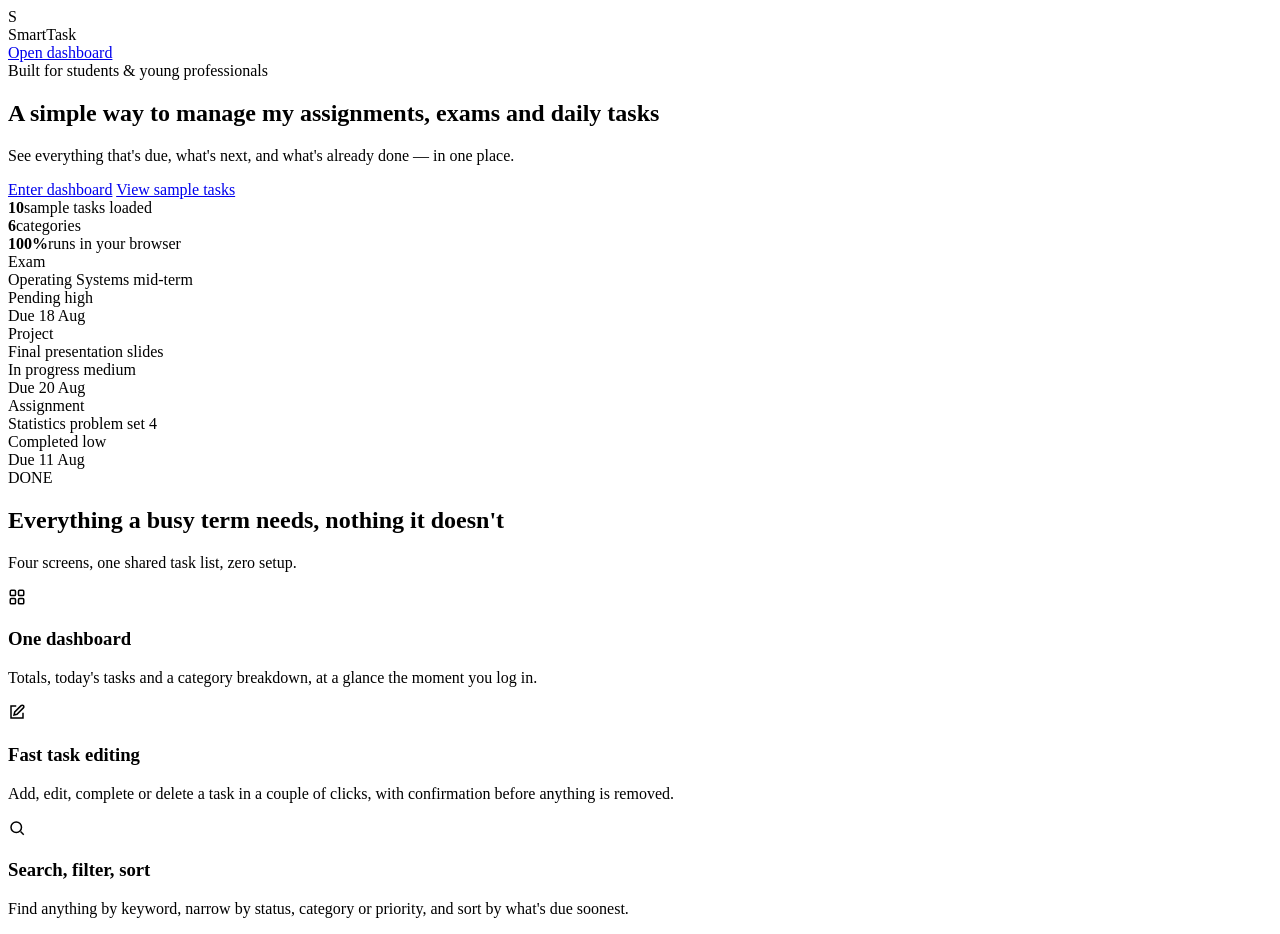
==== index.html @ d3b3a26a "Add files via upload" ====
<!DOCTYPE html>
<html lang="en">
<head>
<meta charset="UTF-8">
<meta name="viewport" content="width=device-width, initial-scale=1.0">
<title>SmartTask — Student Task &amp; Productivity Dashboard</title>
<link rel="stylesheet" href="css/style.css">
</head>
<body data-page="landing">
<script>
  // apply saved theme before paint
  try { var p = JSON.parse(localStorage.getItem('smarttask_profile_v1')); if (p && p.theme) document.documentElement.setAttribute('data-theme', p.theme); } catch(e){}
</script>

<div class="container">
  <nav class="landing-nav">
    <div class="brand">
      <div class="brand-mark">S</div>
      <span class="brand-name">SmartTask</span>
    </div>
    <a href="dashboard.html" class="btn btn-primary btn-sm">Open dashboard</a>
  </nav>

  <section class="hero">
    <div>
      <div class="hero-eyebrow">Built for students &amp; young professionals</div>
      <h1>A simple way to manage my assignments, exams and daily tasks</h1>
      <p class="lede">See everything that's due, what's next, and what's already done — in one place.</p>
      <div class="hero-cta">
        <a href="dashboard.html" class="btn btn-primary">Enter dashboard</a>
        <a href="tasks.html" class="btn btn-ghost">View sample tasks</a>
      </div>
      <div class="hero-stats">
        <div><strong>10</strong><span>sample tasks loaded</span></div>
        <div><strong>6</strong><span>categories</span></div>
        <div><strong>100%</strong><span>runs in your browser</span></div>
      </div>
    </div>
    <div class="hero-visual" aria-hidden="true">
      <div class="stub-card">
        <div class="stub-main">
          <div class="stub-cat">Exam</div>
          <div class="stub-title">Operating Systems mid-term</div>
          <div class="stub-meta">
            <span class="badge badge-pending">Pending</span>
            <span class="badge badge-high">high</span>
          </div>
        </div>
        <div class="stub-side perforation">
          <span class="due-label">Due</span>
          <span class="due-day">18</span>
          <span class="due-month">Aug</span>
        </div>
      </div>
      <div class="stub-card">
        <div class="stub-main">
          <div class="stub-cat">Project</div>
          <div class="stub-title">Final presentation slides</div>
          <div class="stub-meta">
            <span class="badge badge-progress">In progress</span>
            <span class="badge badge-medium">medium</span>
          </div>
        </div>
        <div class="stub-side perforation">
          <span class="due-label">Due</span>
          <span class="due-day">20</span>
          <span class="due-month">Aug</span>
        </div>
      </div>
      <div class="stub-card">
        <div class="stub-main">
          <div class="stub-cat">Assignment</div>
          <div class="stub-title">Statistics problem set 4</div>
          <div class="stub-meta">
            <span class="badge badge-completed">Completed</span>
            <span class="badge badge-low">low</span>
          </div>
        </div>
        <div class="stub-side perforation">
          <span class="due-label">Due</span>
          <span class="due-day">11</span>
          <span class="due-month">Aug</span>
        </div>
        <span class="stamp">DONE</span>
      </div>
    </div>
  </section>

  <section class="features">
    <div class="section-head">
      <h2>Everything a busy term needs, nothing it doesn't</h2>
      <p class="muted">Four screens, one shared task list, zero setup.</p>
    </div>
    <div class="feature-grid">
      <div class="feature-card">
        <div class="ficon"><svg width="18" height="18" viewBox="0 0 24 24" fill="none" stroke="currentColor" stroke-width="2"><rect x="3" y="3" width="7" height="7" rx="1.5"/><rect x="14" y="3" width="7" height="7" rx="1.5"/><rect x="3" y="14" width="7" height="7" rx="1.5"/><rect x="14" y="14" width="7" height="7" rx="1.5"/></svg></div>
        <h3>One dashboard</h3>
        <p>Totals, today's tasks and a category breakdown, at a glance the moment you log in.</p>
      </div>
      <div class="feature-card">
        <div class="ficon"><svg width="18" height="18" viewBox="0 0 24 24" fill="none" stroke="currentColor" stroke-width="2"><path d="M11 4H4v16h16v-7"/><path d="M17.5 3.5a2.1 2.1 0 0 1 3 3L12 15l-4 1 1-4Z"/></svg></div>
        <h3>Fast task editing</h3>
        <p>Add, edit, complete or delete a task in a couple of clicks, with confirmation before anything is removed.</p>
      </div>
      <div class="feature-card">
        <div class="ficon"><svg width="18" height="18" viewBox="0 0 24 24" fill="none" stroke="currentColor" stroke-width="2"><circle cx="11" cy="11" r="7"/><path d="m21 21-4.3-4.3"/></svg></div>
        <h3>Search, filter, sort</h3>
        <p>Find anything by keyword, narrow by status, category or priority, and sort by what's due soonest.</p>
      </div>
    </div>
  </section>
  </div>
  </body>
  </html>
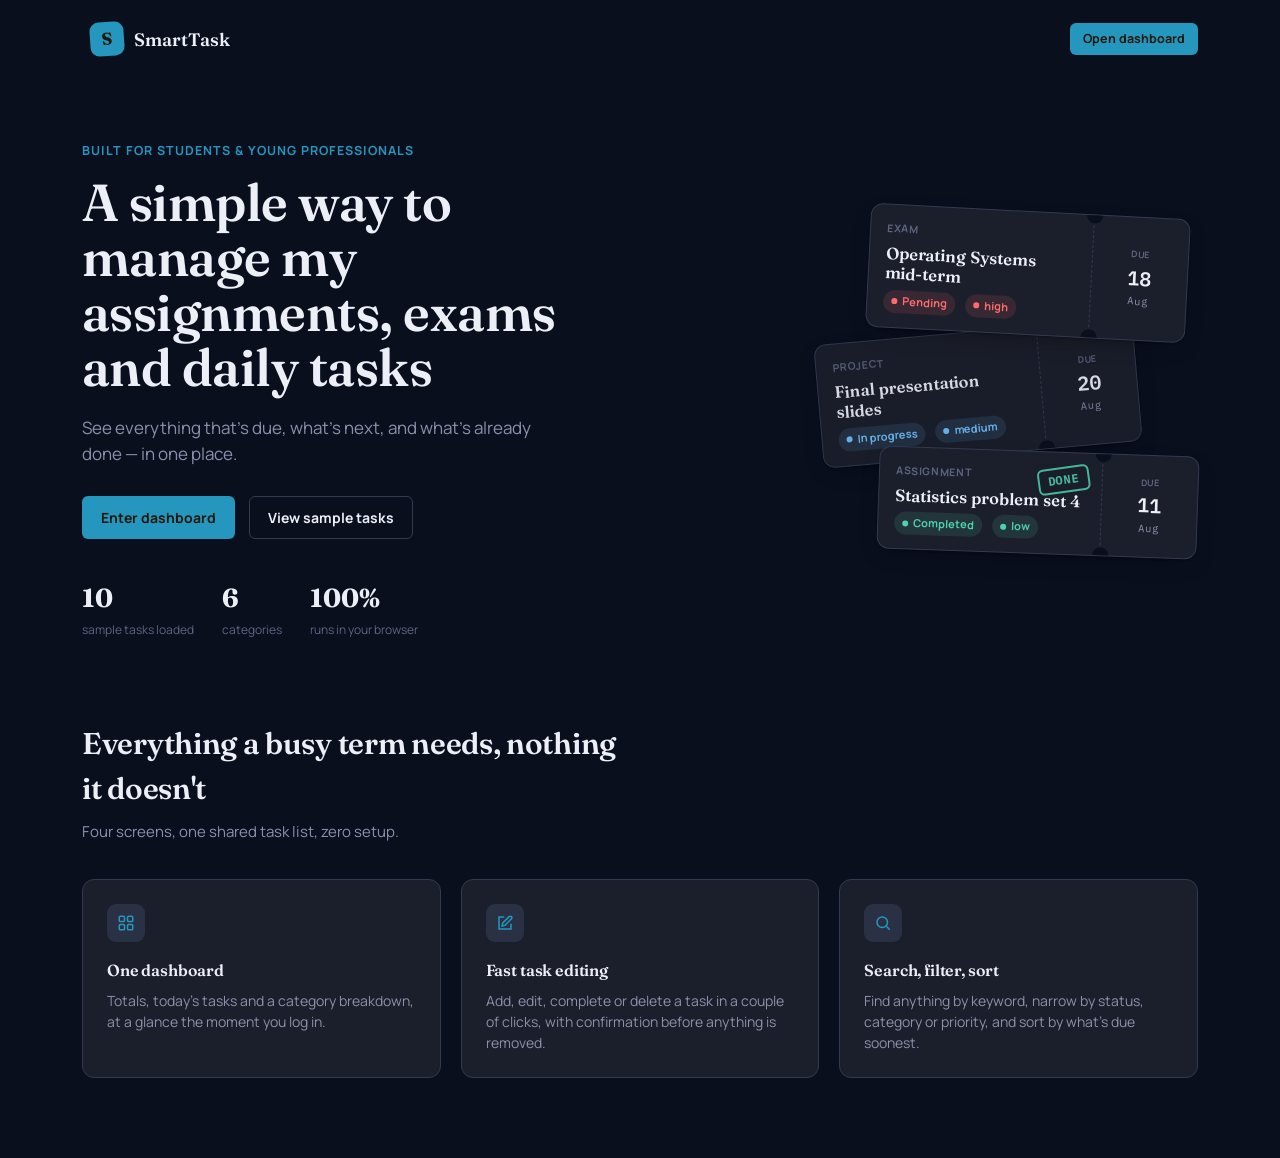
==== commit 67878370: "Fix stylesheet link in index.html" ====
--- a/index.html
+++ b/index.html
@@ -4,7 +4,7 @@
 <meta charset="UTF-8">
 <meta name="viewport" content="width=device-width, initial-scale=1.0">
 <title>SmartTask — Student Task &amp; Productivity Dashboard</title>
-<link rel="stylesheet" href="css/style.css">
+<link rel="stylesheet" href="style.css">
 </head>
 <body data-page="landing">
 <script>
--- a/style.css
+++ b/style.css
@@ -0,0 +1,446 @@
+/* ==========================================================================
+   SmartTask — Design System
+   Signature element: the "stub" task card — a library due-date ticket,
+   torn/perforated between the task's details and its due-date stub.
+   ========================================================================== */
+
+@import url('https://fonts.googleapis.com/css2?family=Fraunces:opsz,wght@9..144,500;9..144,600;9..144,700&family=Manrope:wght@400;500;600;700;800&family=IBM+Plex+Mono:wght@400;500;600&display=swap');
+
+:root {
+  /* Color */
+  --ink: #0a0f1e;   /* deep navy-black */
+  --surface: #1b1f2b;
+  --surface-2: #232838;
+  --surface-3: #2b3145;
+  --border: #323a52;
+  --text: #edeff7;
+  --text-muted: #8b91ac;
+  --text-faint: #5d6480;
+
+  --accent: #2596be;         /* teal blue */
+  --accent-ink: #23180a;
+  --mint: #4fd1ae;           /* completed / low priority */
+  --sky: #6ec1ff;            /* in progress / medium priority */
+  --coral: #ff6b6b;          /* overdue / high priority */
+
+  --radius-s: 6px;
+  --radius-m: 12px;
+  --radius-l: 18px;
+
+  --shadow-card: 0 1px 2px rgba(0,0,0,0.3), 0 8px 24px -12px rgba(0,0,0,0.5);
+  --shadow-pop: 0 12px 40px -8px rgba(0,0,0,0.55);
+
+  --font-display: 'Fraunces', Georgia, serif;
+  --font-body: 'Manrope', -apple-system, BlinkMacSystemFont, 'Segoe UI', sans-serif;
+  --font-mono: 'IBM Plex Mono', 'Courier New', monospace;
+
+  --nav-w: 232px;
+  --topbar-h: 68px;
+
+  color-scheme: dark;
+}
+
+/* ---- Light theme override ---- */
+[data-theme="light"] {
+  --ink: #f7f5ef;
+  --surface: #ffffff;
+  --surface-2: #f1efe6;
+  --surface-3: #e8e4d6;
+  --border: #ddd8c8;
+  --text: #201d17;
+  --text-muted: #6b6656;
+  --text-faint: #a29c88;
+  --accent: #24bf31;
+  --accent-ink: #23180a;
+  --shadow-card: 0 1px 2px rgba(30,25,10,0.06), 0 8px 24px -14px rgba(30,25,10,0.25);
+  --shadow-pop: 0 12px 40px -10px rgba(30,25,10,0.3);
+  color-scheme: light;
+}
+
+* { box-sizing: border-box; }
+html, body { height: 100%; }
+body {
+  margin: 0;
+  background: var(--ink);
+  color: var(--text);
+  font-family: var(--font-body);
+  font-size: 15px;
+  line-height: 1.5;
+  -webkit-font-smoothing: antialiased;
+  transition: background .25s ease, color .25s ease;
+}
+h1, h2, h3, .display {
+  font-family: var(--font-display);
+  font-weight: 600;
+  letter-spacing: -0.01em;
+  margin: 0;
+}
+p { margin: 0; }
+a { color: inherit; text-decoration: none; }
+ul { list-style: none; margin: 0; padding: 0; }
+button { font-family: inherit; cursor: pointer; }
+input, select, textarea { font-family: inherit; }
+svg { display: block; }
+
+@media (prefers-reduced-motion: reduce) {
+  *, *::before, *::after { animation-duration: 0.001ms !important; transition-duration: 0.001ms !important; }
+}
+
+::selection { background: var(--accent); color: var(--accent-ink); }
+
+:focus-visible {
+  outline: 2px solid var(--accent);
+  outline-offset: 2px;
+  border-radius: 4px;
+}
+
+.mono { font-family: var(--font-mono); }
+.muted { color: var(--text-muted); }
+.container { max-width: 1180px; margin: 0 auto; padding: 0 32px; }
+
+/* ==========================================================================
+   Buttons
+   ========================================================================== */
+.btn {
+  display: inline-flex; align-items: center; justify-content: center; gap: 8px;
+  border: 1px solid transparent;
+  border-radius: var(--radius-s);
+  padding: 10px 18px;
+  font-size: 14px; font-weight: 700;
+  transition: transform .12s ease, background .15s ease, border-color .15s ease, opacity .15s ease;
+}
+.btn:active { transform: translateY(1px); }
+.btn-primary { background: var(--accent); color: var(--accent-ink); }
+.btn-primary:hover { background: #ffd67a; }
+.btn-ghost { background: transparent; color: var(--text); border-color: var(--border); }
+.btn-ghost:hover { border-color: var(--accent); color: var(--accent); }
+.btn-danger { background: transparent; color: var(--coral); border-color: rgba(255,107,107,0.4); }
+.btn-danger:hover { background: rgba(255,107,107,0.12); }
+.btn-sm { padding: 6px 12px; font-size: 12.5px; }
+.btn-icon { width: 36px; height: 36px; padding: 0; border-radius: var(--radius-s); background: var(--surface-2); border: 1px solid var(--border); color: var(--text-muted); }
+.btn-icon:hover { color: var(--text); border-color: var(--accent); }
+.btn[disabled] { opacity: .45; cursor: not-allowed; }
+.btn svg { width: 16px; height: 16px; }
+
+/* ==========================================================================
+   App Shell — sidebar + topbar
+   ========================================================================== */
+.app-shell { display: flex; min-height: 100vh; }
+
+.sidebar {
+  width: var(--nav-w);
+  flex-shrink: 0;
+  background: var(--surface);
+  border-right: 1px solid var(--border);
+  padding: 24px 16px;
+  display: flex; flex-direction: column; gap: 28px;
+  position: sticky; top: 0; height: 100vh;
+}
+.brand { display: flex; align-items: center; gap: 10px; padding: 0 8px; }
+.brand-mark {
+  width: 34px; height: 34px; border-radius: 9px;
+  background: var(--accent); color: var(--accent-ink);
+  display: flex; align-items: center; justify-content: center;
+  font-family: var(--font-display); font-weight: 700; font-size: 17px;
+  transform: rotate(-4deg);
+}
+.brand-name { font-family: var(--font-display); font-weight: 600; font-size: 18px; }
+
+.nav-list { display: flex; flex-direction: column; gap: 2px; flex: 1; }
+.nav-link {
+  display: flex; align-items: center; gap: 12px;
+  padding: 10px 12px; border-radius: var(--radius-s);
+  color: var(--text-muted); font-weight: 600; font-size: 14px;
+  border-left: 2px solid transparent;
+}
+.nav-link svg { width: 18px; height: 18px; flex-shrink: 0; }
+.nav-link:hover { color: var(--text); background: var(--surface-2); }
+.nav-link.active { color: var(--accent); background: var(--surface-2); border-left-color: var(--accent); }
+
+.sidebar-foot { display: flex; flex-direction: column; gap: 10px; }
+.theme-toggle {
+  display: flex; align-items: center; justify-content: space-between;
+  padding: 8px 12px; border-radius: var(--radius-s); background: var(--surface-2);
+  border: 1px solid var(--border); font-size: 12.5px; font-weight: 600; color: var(--text-muted);
+}
+.switch { width: 36px; height: 20px; border-radius: 20px; background: var(--surface-3); position: relative; border: 1px solid var(--border); flex-shrink: 0; }
+.switch::after { content: ''; position: absolute; width: 14px; height: 14px; border-radius: 50%; background: var(--text-muted); top: 2px; left: 2px; transition: all .2s ease; }
+[data-theme="light"] .switch::after { transform: translateX(16px); background: var(--accent); }
+
+.main-col { flex: 1; min-width: 0; display: flex; flex-direction: column; }
+.topbar {
+  height: var(--topbar-h); display: flex; align-items: center; justify-content: space-between;
+  padding: 0 32px; border-bottom: 1px solid var(--border); position: sticky; top: 0;
+  background: rgba(18,20,28,0.85); backdrop-filter: blur(8px); z-index: 20;
+}
+[data-theme="light"] .topbar { background: rgba(247,245,239,0.85); }
+.topbar h1 { font-size: 21px; }
+.topbar .eyebrow { font-size: 12px; color: var(--text-faint); font-weight: 700; letter-spacing: .07em; text-transform: uppercase; margin-bottom: 2px; }
+.page-body { padding: 32px; flex: 1; }
+
+.menu-btn { display: none; }
+
+/* mobile bottom nav */
+.bottom-nav { display: none; }
+
+@media (max-width: 900px) {
+  .sidebar { position: fixed; left: 0; top: 0; z-index: 40; transform: translateX(-100%); transition: transform .25s ease; box-shadow: var(--shadow-pop); }
+  .sidebar.open { transform: translateX(0); }
+  .menu-btn { display: inline-flex; }
+  .page-body { padding: 20px; }
+  .topbar { padding: 0 16px; }
+  .container { padding: 0 20px; }
+  .bottom-nav {
+    display: flex; position: sticky; bottom: 0; z-index: 20;
+    background: var(--surface); border-top: 1px solid var(--border);
+    padding: 8px 6px calc(8px + env(safe-area-inset-bottom));
+  }
+  .bottom-nav a {
+    flex: 1; display: flex; flex-direction: column; align-items: center; gap: 4px;
+    color: var(--text-faint); font-size: 10.5px; font-weight: 700; padding: 6px 0; border-radius: var(--radius-s);
+  }
+  .bottom-nav a svg { width: 19px; height: 19px; }
+  .bottom-nav a.active { color: var(--accent); }
+}
+
+.scrim { display: none; position: fixed; inset: 0; background: rgba(0,0,0,0.5); z-index: 30; }
+.scrim.open { display: block; }
+
+/* ==========================================================================
+   Landing page
+   ========================================================================== */
+.landing-nav {
+  display: flex; align-items: center; justify-content: space-between;
+  padding: 22px 0;
+}
+.hero { padding: 64px 0 40px; display: grid; grid-template-columns: 1.05fr 0.95fr; gap: 56px; align-items: center; }
+.hero-eyebrow { font-size: 12.5px; font-weight: 700; letter-spacing: .08em; text-transform: uppercase; color: var(--accent); margin-bottom: 14px; }
+.hero h1 { font-size: 52px; line-height: 1.06; margin-bottom: 20px; }
+.hero h1 em { font-style: normal; color: var(--accent); }
+.hero p.lede { font-size: 17px; color: var(--text-muted); max-width: 46ch; margin-bottom: 30px; }
+.hero-cta { display: flex; gap: 14px; align-items: center; }
+.hero-stats { display: flex; gap: 28px; margin-top: 40px; }
+.hero-stats div { }
+.hero-stats strong { display: block; font-family: var(--font-display); font-size: 26px; }
+.hero-stats span { font-size: 12px; color: var(--text-faint); }
+
+/* stub-card used decoratively in hero */
+.hero-visual { position: relative; height: 380px; }
+.hero-visual .stub-card { position: absolute; width: 320px; }
+.hero-visual .stub-card:nth-child(1) { top: 10px; right: 10px; transform: rotate(3deg); z-index: 2; }
+.hero-visual .stub-card:nth-child(2) { top: 130px; right: 60px; transform: rotate(-5deg); z-index: 1; opacity: .9; }
+.hero-visual .stub-card:nth-child(3) { top: 250px; right: 0; transform: rotate(2deg); z-index: 3; }
+
+.features { padding: 40px 0 80px; }
+.section-head { max-width: 60ch; margin-bottom: 36px; }
+.section-head h2 { font-size: 30px; margin-bottom: 10px; }
+.feature-grid { display: grid; grid-template-columns: repeat(3, 1fr); gap: 20px; }
+.feature-card { background: var(--surface); border: 1px solid var(--border); border-radius: var(--radius-m); padding: 24px; }
+.feature-card .ficon { width: 38px; height: 38px; border-radius: 9px; background: var(--surface-3); display: flex; align-items: center; justify-content: center; margin-bottom: 16px; color: var(--accent); }
+.feature-card h3 { font-size: 16px; margin-bottom: 8px; }
+.feature-card p { color: var(--text-muted); font-size: 14px; }
+
+.landing-foot { border-top: 1px solid var(--border); padding: 24px 0 40px; display: flex; justify-content: space-between; color: var(--text-faint); font-size: 13px; }
+
+@media (max-width: 900px) {
+  .hero { grid-template-columns: 1fr; padding-top: 32px; }
+  .hero h1 { font-size: 36px; }
+  .hero-visual { display: none; }
+  .feature-grid { grid-template-columns: 1fr; }
+}
+
+/* ==========================================================================
+   Stat cards
+   ========================================================================== */
+.stat-grid { display: grid; grid-template-columns: repeat(4, 1fr); gap: 16px; margin-bottom: 28px; }
+.stat-card {
+  background: var(--surface); border: 1px solid var(--border); border-radius: var(--radius-m);
+  padding: 18px 20px; position: relative; overflow: hidden;
+}
+.stat-card .bar { position: absolute; left: 0; top: 0; bottom: 0; width: 4px; }
+.stat-card .num { font-family: var(--font-mono); font-size: 30px; font-weight: 600; }
+.stat-card .label { font-size: 12.5px; color: var(--text-muted); font-weight: 600; margin-top: 4px; }
+.stat-card.total .bar { background: var(--text-faint); }
+.stat-card.pending .bar { background: var(--coral); }
+.stat-card.progress .bar { background: var(--sky); }
+.stat-card.done .bar { background: var(--mint); }
+@media (max-width: 900px) { .stat-grid { grid-template-columns: repeat(2, 1fr); } }
+
+.dash-grid { display: grid; grid-template-columns: 1.5fr 1fr; gap: 20px; align-items: start; }
+@media (max-width: 1050px) { .dash-grid { grid-template-columns: 1fr; } }
+.panel { background: var(--surface); border: 1px solid var(--border); border-radius: var(--radius-m); padding: 22px; }
+.panel-head { display: flex; align-items: center; justify-content: space-between; margin-bottom: 16px; }
+.panel-head h2 { font-size: 15px; }
+
+.bar-chart { display: flex; flex-direction: column; gap: 12px; }
+.bar-row { display: grid; grid-template-columns: 78px 1fr 34px; align-items: center; gap: 10px; font-size: 12.5px; }
+.bar-track { height: 8px; background: var(--surface-3); border-radius: 6px; overflow: hidden; }
+.bar-fill { height: 100%; border-radius: 6px; }
+
+/* ==========================================================================
+   Stub Task Card — signature element
+   ========================================================================== */
+.stub-card {
+  display: grid; grid-template-columns: 1fr 96px;
+  background: var(--surface); border: 1px solid var(--border); border-radius: var(--radius-m);
+  box-shadow: var(--shadow-card);
+  overflow: hidden; position: relative;
+  transition: transform .15s ease, border-color .15s ease;
+}
+.stub-card:hover { border-color: var(--accent); transform: translateY(-2px); }
+.stub-main { padding: 16px 16px 14px; min-width: 0; }
+.stub-cat { font-size: 10.5px; font-weight: 700; letter-spacing: .06em; text-transform: uppercase; color: var(--text-faint); margin-bottom: 6px; }
+.stub-title { font-family: var(--font-display); font-size: 16.5px; font-weight: 600; margin-bottom: 6px; line-height: 1.25; word-break: break-word; }
+.stub-desc { font-size: 12.5px; color: var(--text-muted); line-height: 1.5; display: -webkit-box; -webkit-line-clamp: 2; -webkit-box-orient: vertical; overflow: hidden; margin-bottom: 10px; word-break: break-word; }
+.stub-meta { display: flex; align-items: center; gap: 10px; }
+
+.perforation {
+  position: relative; border-left: 1.5px dashed var(--border);
+}
+.perforation::before, .perforation::after {
+  content: ''; position: absolute; left: -8px; width: 16px; height: 16px; border-radius: 50%; background: var(--ink);
+}
+.perforation::before { top: -8px; }
+.perforation::after { bottom: -8px; }
+
+.stub-side { padding: 14px 10px; display: flex; flex-direction: column; align-items: center; justify-content: center; gap: 6px; text-align: center; }
+.stub-side .due-label { font-size: 9px; letter-spacing: .06em; text-transform: uppercase; color: var(--text-faint); font-weight: 700; }
+.stub-side .due-day { font-family: var(--font-mono); font-size: 20px; font-weight: 600; line-height: 1; }
+.stub-side .due-month { font-family: var(--font-mono); font-size: 10.5px; color: var(--text-muted); }
+.stub-side .flag { width: 22px; height: 22px; border-radius: 50%; display: flex; align-items: center; justify-content: center; margin-top: 2px; }
+
+.badge { display: inline-flex; align-items: center; gap: 5px; font-size: 11px; font-weight: 700; padding: 3px 8px; border-radius: 20px; }
+.badge::before { content: ''; width: 6px; height: 6px; border-radius: 50%; background: currentColor; }
+.badge-pending { color: var(--coral); background: rgba(255,107,107,0.12); }
+.badge-progress { color: var(--sky); background: rgba(110,193,255,0.12); }
+.badge-completed { color: var(--mint); background: rgba(79,209,174,0.12); }
+.badge-low { color: var(--mint); background: rgba(79,209,174,0.12); }
+.badge-medium { color: var(--sky); background: rgba(110,193,255,0.12); }
+.badge-high { color: var(--coral); background: rgba(255,107,107,0.12); }
+
+.stamp {
+  position: absolute; top: 14px; right: 108px; font-family: var(--font-mono); font-weight: 700; font-size: 12px;
+  color: var(--mint); border: 2px solid var(--mint); border-radius: 6px; padding: 2px 8px;
+  transform: rotate(-10deg); opacity: .85; letter-spacing: .08em; pointer-events: none;
+}
+.stub-card.overdue .stub-side .due-day { color: var(--coral); }
+.stub-card.is-completed { opacity: .72; }
+.stub-card.is-completed .stub-title { text-decoration: line-through; text-decoration-color: var(--text-faint); }
+
+.stub-card-actions { position: absolute; top: 10px; right: 10px; display: flex; gap: 6px; opacity: 0; transition: opacity .15s ease; }
+.stub-card:hover .stub-card-actions, .stub-card:focus-within .stub-card-actions { opacity: 1; }
+.stub-card-actions button { width: 26px; height: 26px; border-radius: 6px; border: 1px solid var(--border); background: var(--surface-2); color: var(--text-muted); display: flex; align-items: center; justify-content: center; }
+.stub-card-actions button:hover { color: var(--text); border-color: var(--accent); }
+.stub-card-actions svg { width: 13px; height: 13px; }
+
+/* ==========================================================================
+   Task list / filters
+   ========================================================================== */
+.toolbar { display: flex; flex-wrap: wrap; gap: 10px; align-items: center; margin-bottom: 22px; }
+.search-wrap { position: relative; flex: 1; min-width: 200px; }
+.search-wrap svg { position: absolute; left: 12px; top: 50%; transform: translateY(-50%); width: 16px; height: 16px; color: var(--text-faint); }
+.search-wrap input { width: 100%; padding: 10px 12px 10px 36px; }
+
+input[type="text"], input[type="date"], input[type="search"], select, textarea {
+  background: var(--surface); border: 1px solid var(--border); border-radius: var(--radius-s);
+  color: var(--text); padding: 10px 12px; font-size: 14px; width: 100%;
+}
+select { appearance: none; background-image: url("data:image/svg+xml,%3Csvg xmlns='http://www.w3.org/2000/svg' width='10' height='6'%3E%3Cpath d='M0 0l5 6 5-6z' fill='%238b91ac'/%3E%3C/svg%3E"); background-repeat: no-repeat; background-position: right 12px center; padding-right: 30px; }
+textarea { resize: vertical; min-height: 90px; }
+input:focus, select:focus, textarea:focus { border-color: var(--accent); }
+input.field-error, select.field-error, textarea.field-error { border-color: var(--coral); }
+
+.filter-select { min-width: 140px; }
+.view-toggle { display: flex; border: 1px solid var(--border); border-radius: var(--radius-s); overflow: hidden; }
+.view-toggle button { padding: 9px 12px; background: var(--surface); color: var(--text-muted); border: none; }
+.view-toggle button.active { background: var(--surface-3); color: var(--accent); }
+
+.task-grid { display: grid; grid-template-columns: repeat(auto-fill, minmax(300px, 1fr)); gap: 16px; }
+
+.task-table { width: 100%; border-collapse: collapse; background: var(--surface); border: 1px solid var(--border); border-radius: var(--radius-m); overflow: hidden; }
+.task-table th { text-align: left; font-size: 11.5px; text-transform: uppercase; letter-spacing: .05em; color: var(--text-faint); padding: 12px 16px; border-bottom: 1px solid var(--border); }
+.task-table td { padding: 13px 16px; border-bottom: 1px solid var(--border); font-size: 13.5px; }
+.task-table tr:last-child td { border-bottom: none; }
+.task-table tr:hover { background: var(--surface-2); }
+.task-table .t-title { font-weight: 700; }
+.task-table .row-actions { display: flex; gap: 6px; }
+
+@media (max-width: 700px) { .task-table thead { display: none; } .task-table, .task-table tbody, .task-table tr, .task-table td { display: block; width: 100%; } .task-table tr { border-bottom: 1px solid var(--border); padding: 10px 0; } .task-table td { border: none; padding: 4px 16px; } .task-table td::before { content: attr(data-label); display: inline-block; width: 90px; color: var(--text-faint); font-size: 11px; text-transform: uppercase; } }
+
+.empty-state { text-align: center; padding: 70px 20px; color: var(--text-muted); }
+.empty-state svg { width: 54px; height: 54px; margin: 0 auto 16px; color: var(--text-faint); }
+.empty-state h3 { font-size: 17px; color: var(--text); margin-bottom: 6px; }
+.empty-state p { font-size: 13.5px; max-width: 34ch; margin: 0 auto; }
+
+/* ==========================================================================
+   Forms
+   ========================================================================== */
+.form-card { background: var(--surface); border: 1px solid var(--border); border-radius: var(--radius-m); padding: 28px; max-width: 640px; }
+.form-row { margin-bottom: 18px; }
+.form-row label { display: block; font-size: 12.5px; font-weight: 700; margin-bottom: 6px; color: var(--text-muted); }
+.form-row label .req { color: var(--coral); }
+.form-grid-2 { display: grid; grid-template-columns: 1fr 1fr; gap: 16px; }
+.field-error-msg { font-size: 12px; color: var(--coral); margin-top: 5px; display: none; }
+.field-error-msg.show { display: block; }
+.form-actions { display: flex; gap: 12px; margin-top: 8px; }
+.char-count { font-size: 11px; color: var(--text-faint); text-align: right; margin-top: 4px; }
+@media (max-width: 600px) { .form-grid-2 { grid-template-columns: 1fr; } }
+
+/* ==========================================================================
+   Task detail page
+   ========================================================================== */
+.detail-card { background: var(--surface); border: 1px solid var(--border); border-radius: var(--radius-l); padding: 32px; max-width: 720px; position: relative; overflow: hidden; }
+.detail-card::before { content: ''; position: absolute; left: 0; top: 0; bottom: 0; width: 6px; }
+.detail-card.p-low::before { background: var(--mint); }
+.detail-card.p-medium::before { background: var(--sky); }
+.detail-card.p-high::before { background: var(--coral); }
+.detail-top { display: flex; justify-content: space-between; align-items: flex-start; gap: 20px; margin-bottom: 18px; }
+.detail-title { font-size: 26px; margin-bottom: 8px; }
+.detail-badges { display: flex; gap: 8px; flex-wrap: wrap; margin-bottom: 20px; }
+.detail-desc { color: var(--text-muted); line-height: 1.7; margin-bottom: 24px; white-space: pre-wrap; word-break: break-word; }
+.detail-meta { display: grid; grid-template-columns: repeat(3, 1fr); gap: 18px; padding: 18px 0; border-top: 1px dashed var(--border); border-bottom: 1px dashed var(--border); margin-bottom: 24px; }
+.detail-meta .k { font-size: 11px; text-transform: uppercase; color: var(--text-faint); font-weight: 700; margin-bottom: 4px; }
+.detail-meta .v { font-family: var(--font-mono); font-size: 14px; }
+.detail-actions { display: flex; gap: 12px; flex-wrap: wrap; }
+@media (max-width: 600px) { .detail-meta { grid-template-columns: 1fr 1fr; } }
+
+/* ==========================================================================
+   Profile
+   ========================================================================== */
+.profile-grid { display: grid; grid-template-columns: 260px 1fr; gap: 20px; align-items: start; }
+@media (max-width: 800px) { .profile-grid { grid-template-columns: 1fr; } }
+.avatar { width: 76px; height: 76px; border-radius: 50%; background: var(--accent); color: var(--accent-ink); display: flex; align-items: center; justify-content: center; font-family: var(--font-display); font-size: 28px; font-weight: 700; margin-bottom: 14px; }
+.pref-row { display: flex; align-items: center; justify-content: space-between; padding: 14px 0; border-bottom: 1px solid var(--border); }
+.pref-row:last-child { border-bottom: none; }
+.pref-row .t { font-weight: 700; font-size: 14px; margin-bottom: 3px; }
+.pref-row .d { font-size: 12.5px; color: var(--text-muted); }
+.toggle { width: 42px; height: 24px; border-radius: 20px; background: var(--surface-3); border: 1px solid var(--border); position: relative; flex-shrink: 0; }
+.toggle::after { content: ''; position: absolute; width: 18px; height: 18px; border-radius: 50%; background: var(--text-muted); top: 2px; left: 2px; transition: all .2s ease; }
+.toggle.on { background: rgba(255,200,87,0.2); border-color: var(--accent); }
+.toggle.on::after { transform: translateX(18px); background: var(--accent); }
+
+/* ==========================================================================
+   Modal + Toast
+   ========================================================================== */
+.modal-scrim { position: fixed; inset: 0; background: rgba(0,0,0,0.55); display: none; align-items: center; justify-content: center; z-index: 100; padding: 20px; }
+.modal-scrim.open { display: flex; }
+.modal { background: var(--surface); border: 1px solid var(--border); border-radius: var(--radius-m); padding: 26px; max-width: 380px; width: 100%; box-shadow: var(--shadow-pop); }
+.modal h3 { font-size: 18px; margin-bottom: 10px; }
+.modal p { color: var(--text-muted); font-size: 13.5px; margin-bottom: 22px; }
+.modal-actions { display: flex; justify-content: flex-end; gap: 10px; }
+
+.toast-wrap { position: fixed; bottom: 24px; right: 24px; z-index: 200; display: flex; flex-direction: column; gap: 10px; }
+@media (max-width: 900px) { .toast-wrap { left: 16px; right: 16px; bottom: 84px; } }
+.toast {
+  background: var(--surface-3); border: 1px solid var(--border); border-left: 3px solid var(--mint);
+  border-radius: var(--radius-s); padding: 12px 16px; font-size: 13.5px; font-weight: 600;
+  box-shadow: var(--shadow-pop); animation: toast-in .2s ease;
+  display: flex; align-items: center; gap: 10px;
+}
+.toast.error { border-left-color: var(--coral); }
+@keyframes toast-in { from { opacity: 0; transform: translateY(8px); } to { opacity: 1; transform: translateY(0); } }
+
+/* misc */
+.page-head { margin-bottom: 24px; }
+.skeleton { background: linear-gradient(90deg, var(--surface-2) 25%, var(--surface-3) 37%, var(--surface-2) 63%); background-size: 400% 100%; animation: sk 1.4s ease infinite; border-radius: var(--radius-m); }
+@keyframes sk { 0% { background-position: 100% 50%; } 100% { background-position: 0 50%; } }
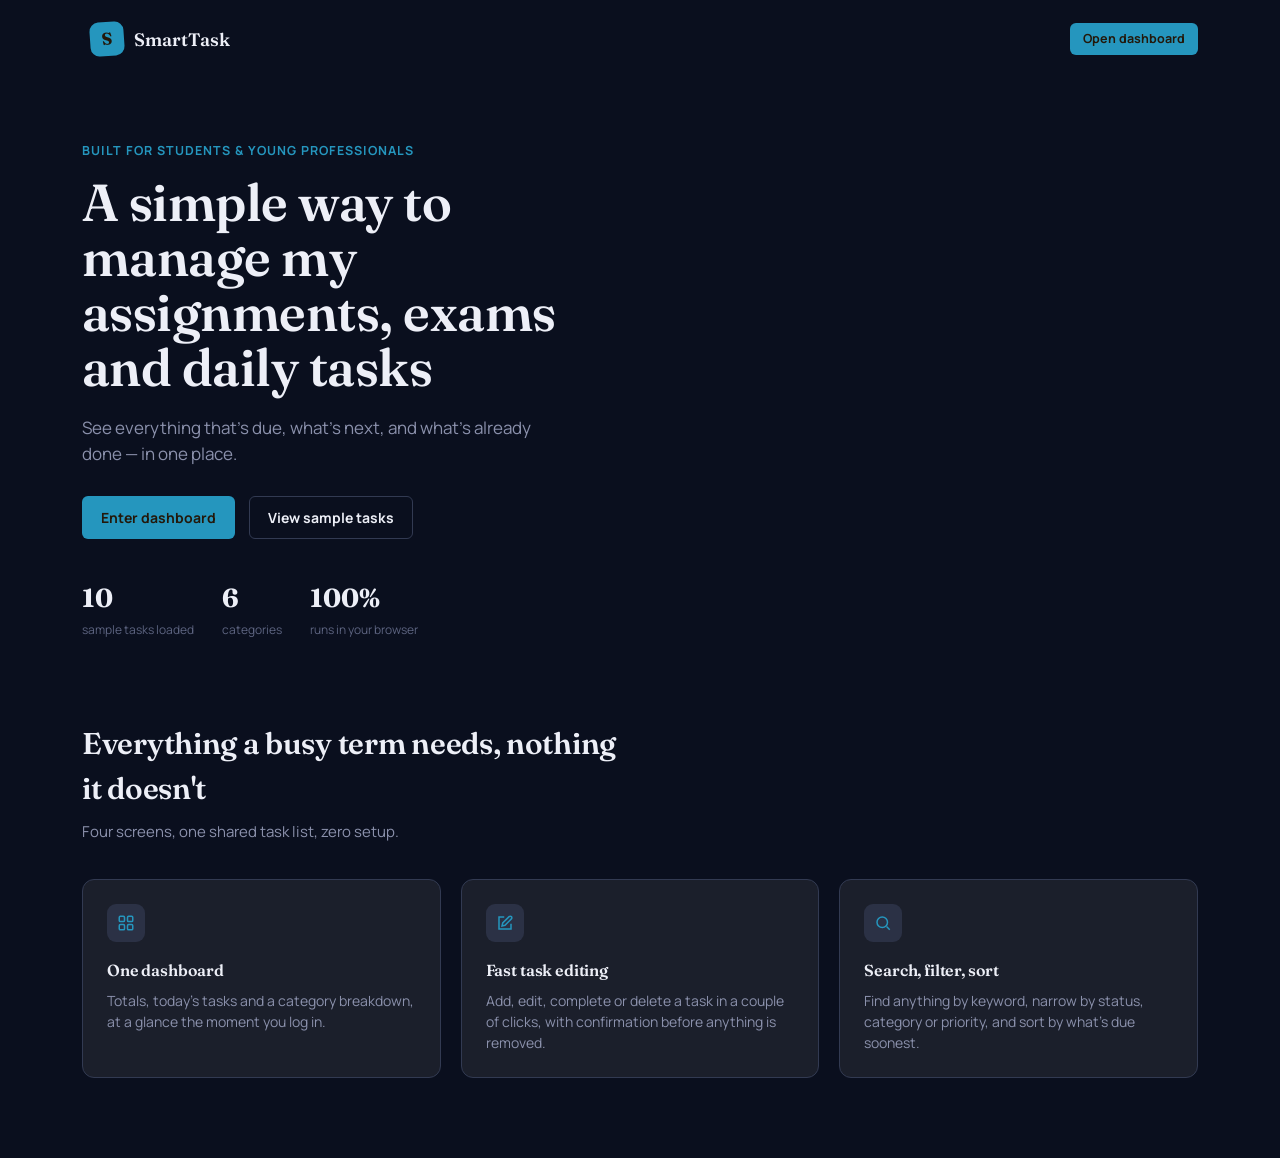
==== commit 030d8989: "Refactor hero visual section and add scripts Removed multiple stub cards from the hero visual sectio" ====
--- a/index.html
+++ b/index.html
@@ -36,54 +36,7 @@
         <div><strong>100%</strong><span>runs in your browser</span></div>
       </div>
     </div>
-    <div class="hero-visual" aria-hidden="true">
-      <div class="stub-card">
-        <div class="stub-main">
-          <div class="stub-cat">Exam</div>
-          <div class="stub-title">Operating Systems mid-term</div>
-          <div class="stub-meta">
-            <span class="badge badge-pending">Pending</span>
-            <span class="badge badge-high">high</span>
-          </div>
-        </div>
-        <div class="stub-side perforation">
-          <span class="due-label">Due</span>
-          <span class="due-day">18</span>
-          <span class="due-month">Aug</span>
-        </div>
-      </div>
-      <div class="stub-card">
-        <div class="stub-main">
-          <div class="stub-cat">Project</div>
-          <div class="stub-title">Final presentation slides</div>
-          <div class="stub-meta">
-            <span class="badge badge-progress">In progress</span>
-            <span class="badge badge-medium">medium</span>
-          </div>
-        </div>
-        <div class="stub-side perforation">
-          <span class="due-label">Due</span>
-          <span class="due-day">20</span>
-          <span class="due-month">Aug</span>
-        </div>
-      </div>
-      <div class="stub-card">
-        <div class="stub-main">
-          <div class="stub-cat">Assignment</div>
-          <div class="stub-title">Statistics problem set 4</div>
-          <div class="stub-meta">
-            <span class="badge badge-completed">Completed</span>
-            <span class="badge badge-low">low</span>
-          </div>
-        </div>
-        <div class="stub-side perforation">
-          <span class="due-label">Due</span>
-          <span class="due-day">11</span>
-          <span class="due-month">Aug</span>
-        </div>
-        <span class="stamp">DONE</span>
-      </div>
-    </div>
+    <div class="hero-visual" id="heroVisual" aria-hidden="true"></div>
   </section>
 
   <section class="features">
@@ -110,6 +63,8 @@
     </div>
   </section>
   </div>
+    <script src="tasks.js"></script>
+  <script src="landing.js"></script>
   </body>
   </html>
 
